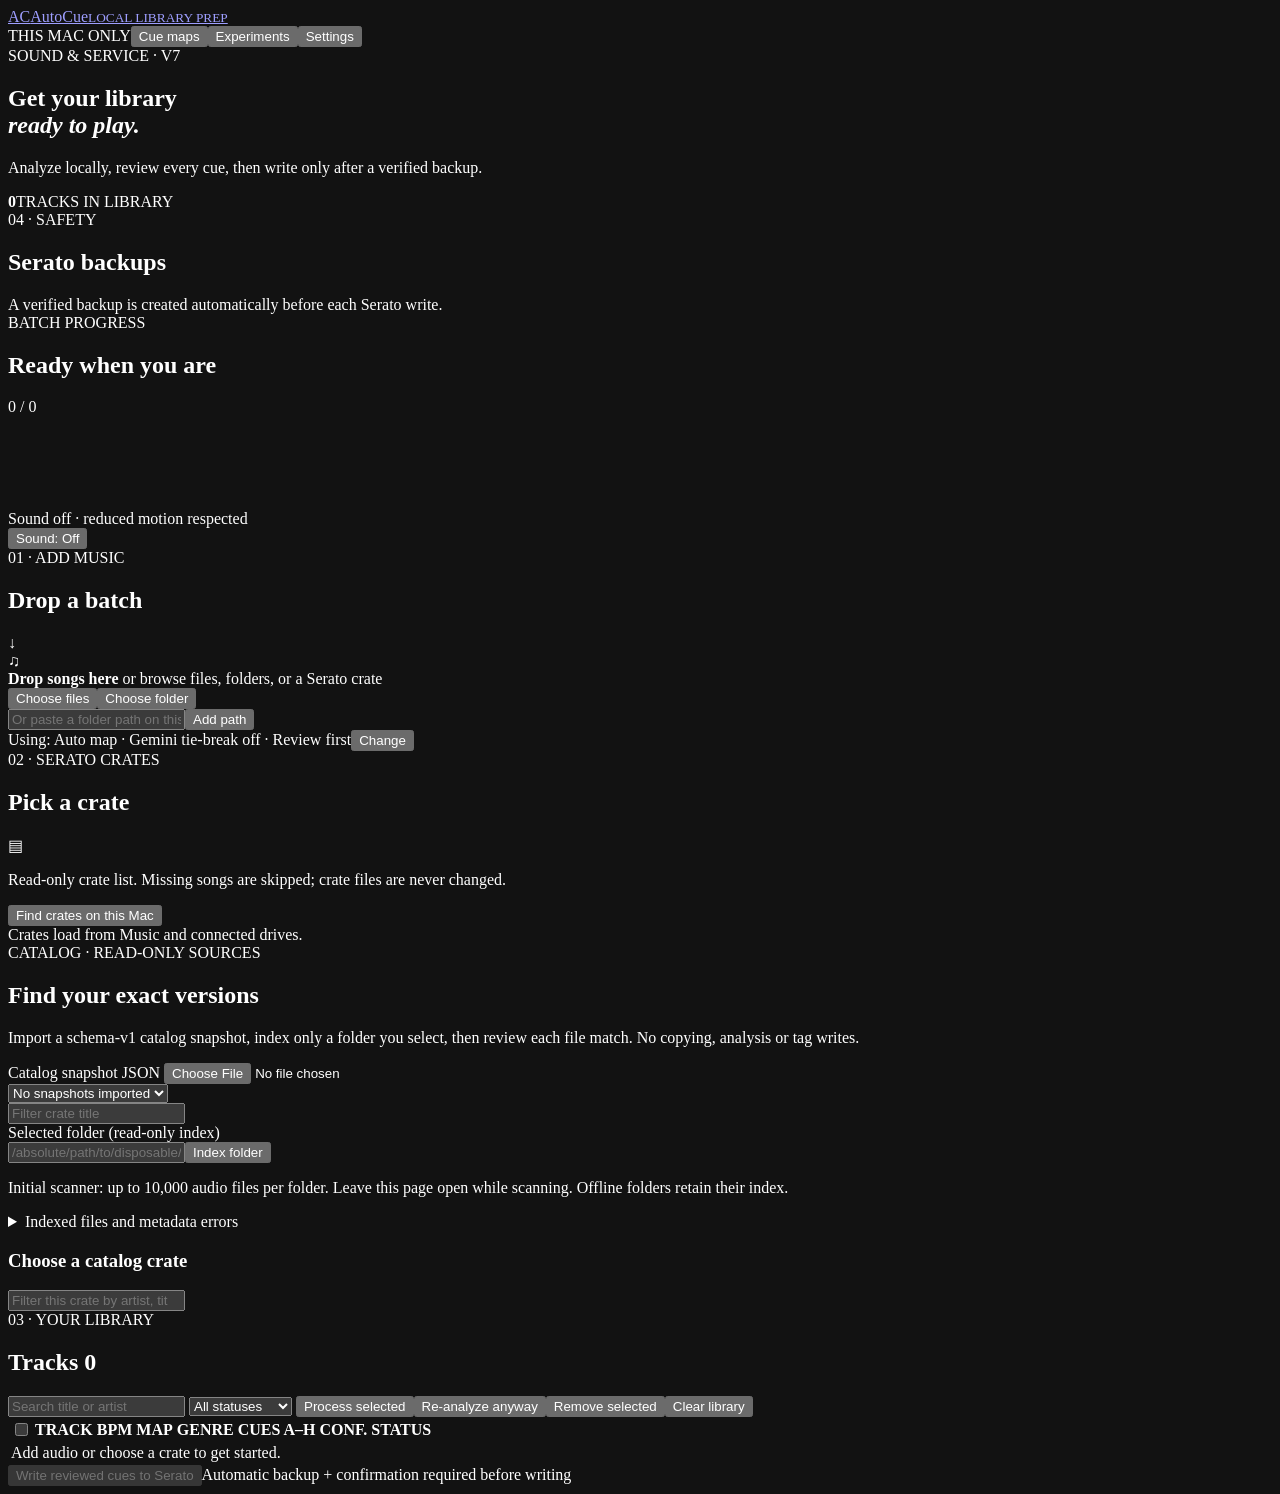
==== web/index.html @ f8875c6e "Add catalog snapshots and reviewed local file matching Preserve imported source identities and order" ====
<!doctype html>
<html lang="en">
<head>
  <meta charset="utf-8">
  <meta name="viewport" content="width=device-width, initial-scale=1">
  <meta name="color-scheme" content="dark">
  <title>AutoCue · Local library prep</title>
  <link rel="stylesheet" href="/style.css">
</head>
<body>
  <header class="topbar">
    <a class="brand" href="/"><span class="brand-mark">AC</span><span>AutoCue<small>LOCAL LIBRARY PREP</small></span></a>
    <div class="top-actions"><span class="local-badge"><i></i> THIS MAC ONLY</span><button id="cue-maps-open" class="quiet">Cue maps</button><button id="experiments-open" class="quiet">Experiments</button><button id="settings-open" class="quiet">Settings</button></div>
  </header>
  <main>
    <section class="hero">
      <div><div class="eyebrow">SOUND &amp; SERVICE · V7</div><h1>Get your library<br><em>ready to play.</em></h1>
        <p>Analyze locally, review every cue, then write only after a verified backup.</p></div>
      <div class="hero-stat"><strong id="library-count">0</strong><span>TRACKS IN LIBRARY</span></div>
    </section>
    <section class="backups-section">
      <div class="library-head"><div><span class="eyebrow">04 · SAFETY</span><h2>Serato backups</h2></div></div>
      <div id="backup-list" class="backup-list"><div class="empty-state">A verified backup is created automatically before each Serato write.</div></div>
    </section>

    <section class="stage">
      <div class="stage-head"><div><span class="eyebrow">BATCH PROGRESS</span><h2 id="batch-title">Ready when you are</h2></div><span id="batch-count">0 / 0</span></div>
      <canvas id="runner" height="72" aria-label="Batch progress animation"></canvas>
      <div id="live" class="live" hidden>
        <div class="live-head"><strong id="live-name"></strong><span id="live-detail"></span></div>
        <canvas id="live-wave" height="90" aria-label="Live waveform"></canvas>
        <div id="live-chips" class="chips"></div>
      </div>
      <div class="progress-track"><canvas id="progress-fill" height="3" aria-hidden="true"></canvas></div>
      <div class="stage-foot"><span id="batch-message">Sound off · reduced motion respected</span><div class="stage-controls"><button id="job-pause" class="quiet" hidden>Pause</button><button id="job-resume" class="quiet" hidden>Resume</button><button id="job-cancel" class="quiet" hidden>Cancel</button><button id="sound-toggle" class="quiet">Sound: Off</button></div></div>
      <div id="victory" class="victory" hidden><div class="victory-star">✦</div><div><strong id="victory-title">Batch complete</strong><span id="victory-summary"></span></div><button id="start-review" class="button primary">Start review</button></div>
    </section>

    <div class="columns">
      <section class="import-card">
        <div class="section-title"><div><span class="eyebrow">01 · ADD MUSIC</span><h2>Drop a batch</h2></div><span class="round-icon">↓</span></div>
        <div id="dropzone" class="dropzone" tabindex="0">
          <div class="drop-graphic">♫</div><strong>Drop songs here</strong>
          <span>or browse files, folders, or a Serato crate</span>
          <div class="drop-buttons"><button id="browse-files" class="button secondary">Choose files</button><button id="browse-folder" class="button secondary">Choose folder</button></div>
          <input id="file-picker" type="file" accept="audio/*,.crate" multiple hidden>
          <input id="folder-picker" type="file" accept="audio/*" webkitdirectory directory multiple hidden>
        </div>
        <div class="path-row"><input id="path-input" type="text" placeholder="Or paste a folder path on this Mac"><button id="path-add" class="button secondary">Add path</button></div>
        <div class="using-row"><span id="using-settings">Using: Auto map · Gemini tie-break off · Review first</span><button id="settings-inline" class="quiet">Change</button></div>
        <div id="import-message" class="notice" role="status"></div>
      </section>

      <section class="crate-card">
        <div class="section-title"><div><span class="eyebrow">02 · SERATO CRATES</span><h2>Pick a crate</h2></div><span class="round-icon">▤</span></div>
        <p class="muted">Read-only crate list. Missing songs are skipped; crate files are never changed.</p>
        <button id="crates-refresh" class="button secondary wide">Find crates on this Mac</button>
        <div id="crate-list" class="crate-list"><div class="empty-state">Crates load from Music and connected drives.</div></div>
      </section>
    </div>

    <section id="catalog-section" class="library-section">
      <div class="library-head"><div><span class="eyebrow">CATALOG · READ-ONLY SOURCES</span><h2>Find your exact versions</h2></div></div>
      <p class="muted">Import a schema-v1 catalog snapshot, index only a folder you select, then review each file match. No copying, analysis or tag writes.</p>
      <div class="columns">
        <div class="import-card">
          <label for="catalog-upload">Catalog snapshot JSON</label>
          <input id="catalog-upload" type="file" accept=".json,application/json">
          <div class="path-row"><select id="catalog-snapshot" aria-label="Catalog snapshot"><option value="">No snapshots imported</option></select></div>
          <div class="path-row"><input id="catalog-search" type="search" placeholder="Filter crate title" aria-label="Filter catalog crates"></div>
          <div id="catalog-crates" class="crate-list"></div>
        </div>
        <div class="crate-card">
          <label for="catalog-folder">Selected folder (read-only index)</label>
          <div class="path-row"><input id="catalog-folder" placeholder="/absolute/path/to/disposable/music"><button id="catalog-scan" class="button secondary">Index folder</button></div>
          <p class="muted">Initial scanner: up to 10,000 audio files per folder. Leave this page open while scanning. Offline folders retain their index.</p>
          <div id="catalog-roots" class="crate-list"></div>
          <details><summary>Indexed files and metadata errors</summary><button id="catalog-files-refresh" class="quiet">Refresh file list</button><div id="catalog-files" class="crate-list"></div><button id="catalog-files-more" class="quiet" hidden>Next page</button></details>
        </div>
      </div>
      <div id="catalog-status" class="notice" role="status" aria-live="polite"></div>
      <div id="catalog-pending" class="catalog-pending" hidden>
        <strong>Unacknowledged match decision retained on this browser.</strong>
        <button id="catalog-retry" class="button secondary">Retry exact request</button>
        <button id="catalog-download" class="button secondary">Download pending decision</button>
        <button id="catalog-discard" class="quiet">Discard pending request</button>
      </div>
      <h3 id="catalog-crate-title">Choose a catalog crate</h3>
      <div class="path-row"><input id="catalog-song-search" type="search" aria-label="Filter songs in this crate" placeholder="Filter this crate by artist, title or version"></div>
      <div id="catalog-songs"></div>
    </section>

    <section class="library-section">
      <div class="library-head"><div><span class="eyebrow">03 · YOUR LIBRARY</span><h2>Tracks <span id="visible-count">0</span></h2></div>
        <div class="filters"><input id="search" type="search" placeholder="Search title or artist">
          <select id="status-filter"><option value="">All statuses</option><option>Original</option><option>Cues ready</option><option>Needs a look</option><option>In Serato</option><option>Edited by you</option></select>
          <button id="process-selected" class="button primary">Process selected</button><button id="reanalyze-selected" class="button secondary">Re-analyze anyway</button><button id="remove-selected" class="button secondary" title="Removes tracks, cue reviews, and event labels from this app only; original files are untouched">Remove selected</button><button id="clear-library" class="button secondary" title="Removes every track and its local review data; original files are untouched">Clear library</button>
        </div>
      </div>
      <div class="table-wrap"><table><thead><tr><th><input id="select-all" type="checkbox" aria-label="Select all"></th><th>TRACK</th><th>BPM</th><th>MAP</th><th>GENRE</th><th>CUES A–H</th><th>CONF.</th><th>STATUS</th><th></th></tr></thead>
        <tbody id="track-rows"><tr><td colspan="9" class="empty-state">Add audio or choose a crate to get started.</td></tr></tbody></table></div>
      <div class="library-actions"><button id="write-reviewed" class="button write-button" disabled>Write reviewed cues to Serato</button><span>Automatic backup + confirmation required before writing</span></div>
    </section>
  </main>
  <div id="toast" class="toast" role="status"></div>
  <dialog id="review-dialog" class="review-dialog">
    <div class="dialog-head"><div><span class="eyebrow">CUE REVIEW</span><h2 id="review-title"></h2></div><button class="icon-button" data-close aria-label="Close">×</button></div>
    <div class="map-pick"><label>Cue map <select id="map-select"><option value="AUTO">Auto</option><option value="DROP">Drop (EDM)</option><option value="VOCAL">Vocal (chorus)</option></select></label><span id="map-reason" class="muted"></span></div>
    <div id="gemini-note" class="muted" hidden></div>
    <div id="outro-note" class="muted"></div>
    <div class="wave-wrap">
      <div class="wave-toolbar">
        <button id="wave-zoom-out" class="button secondary" title="Zoom out (−)">−</button><button id="wave-zoom-in" class="button secondary" title="Zoom in (+)">+</button>
        <button id="wave-fit" class="button secondary" title="Show the whole track (0)">Fit</button><button id="wave-zoom-bars" class="button secondary" title="16 bars around the playhead">16 bars</button>
        <button id="wave-zoom-cue" class="button secondary" title="Zoom to the selected cue">To cue</button>
        <button id="wave-undo" class="button secondary" title="Undo (⌘Z)" disabled>↶</button><button id="wave-redo" class="button secondary" title="Redo (⇧⌘Z)" disabled>↷</button>
        <label><input type="checkbox" id="wave-follow" checked> Follow playhead</label><label><input type="checkbox" id="wave-audition" checked> Audition edits</label>
        <span id="wave-readout" class="muted"></span>
      </div>
      <canvas id="waveform" height="240"></canvas><canvas id="wave-mini" height="36" aria-label="Track overview"></canvas>
      <div id="wave-legend" class="wave-legend"></div>
      <div class="wave-help muted">Scroll to zoom · drag to pan · click to seek · drag a marker to move it (snaps to bars; Shift = beat, Alt = free) · Space play · [ ] nudge a beat (Shift = bar) · 1–8 jump to cue · P play cue · C set cue at playhead · ⌘Z undo</div>
    </div>
    <section class="variant-panel" id="variant-panel" hidden>
      <div class="variant-head"><strong>Algorithm variants</strong><span class="muted">Where each experiment would put the cues. Toggle lanes; click a time to use it.</span></div>
      <div class="variant-chips" id="variant-chips"></div>
      <canvas id="variant-lanes" height="10"></canvas>
      <div class="variant-table-wrap"><table class="variant-table" id="variant-table"></table></div>
    </section>
    <div class="audio-controls"><audio id="preview-audio" controls></audio><button id="finder-button" class="button secondary">Show in Finder</button></div>
    <section class="event-label-panel" aria-labelledby="event-label-heading">
      <div class="event-label-heading">
        <div><h3 id="event-label-heading">Human event labels</h3><p class="muted">Label what you hear at the playhead. These research labels are separate from cue edits and imported markers. Complete means the full track was reviewed; uncertain and skipped are never negative labels.</p></div>
        <a class="button secondary" href="/api/event-reviews/export" download="autocue-event-labels.json">Export labels</a>
      </div>
      <div class="event-label-controls">
        <label>Event
          <select id="event-label-type">
            <option value="drop">Drop</option><option value="build">Build</option>
            <option value="breakdown">Breakdown</option><option value="chorus">Chorus</option>
            <option value="other">Other</option>
          </select>
        </label>
        <label>Certainty
          <select id="event-label-certainty"><option value="certain">Certain</option><option value="uncertain">Uncertain</option></select>
        </label>
        <label class="event-label-note">Note <input id="event-label-note" maxlength="500" placeholder="Optional detail"></label>
        <button id="add-event-label" class="button primary">Add at playhead</button>
      </div>
      <div id="event-label-list" class="event-label-list"></div>
      <div class="event-review-controls">
        <label>Track review state
          <select id="event-review-state">
            <option value="pending">Not reviewed</option><option value="in_progress">In progress</option>
            <option value="complete">Complete</option><option value="uncertain">Uncertain</option>
            <option value="skipped">Skip this track</option>
          </select>
        </label>
        <label class="event-label-note">Review note <input id="event-review-note" maxlength="500" placeholder="Optional context"></label>
        <button id="save-event-review" class="button secondary">Save state</button>
        <span id="event-review-status" class="muted" role="status">Loading annotations…</span>
      </div>
    </section>
    <div class="cue-edit-list" id="cue-edit-list"></div>
    <div class="review-actions"><span id="review-state" class="muted" role="status" aria-live="polite">Edits stay local until you save.</span><button id="download-review-draft" class="button secondary">Download draft</button><button id="prev-track" class="button secondary" title="Previous track">‹ Prev</button><button id="next-track" class="button secondary" title="Next track (checks for unsaved edits)">Next ›</button><button id="save-next" class="button secondary" title="Save this review, then open the next track">Save &amp; next</button><button id="save-cues" class="button primary">Save review</button></div>
  </dialog>
  <dialog id="unsaved-review-dialog" class="settings-dialog" aria-labelledby="unsaved-review-title">
    <div class="dialog-head"><h2 id="unsaved-review-title">Unsaved cue edits</h2></div>
    <p class="muted">Save this review before leaving, discard these changes, or keep editing.</p>
    <div class="dialog-foot"><button class="button secondary" data-review-leave="cancel" autofocus>Keep editing</button><button class="button secondary" data-review-leave="discard">Discard changes</button><button class="button primary" data-review-leave="save">Save and continue</button></div>
  </dialog>
  <dialog id="settings-dialog" class="settings-dialog">
    <div class="dialog-head"><div><span class="eyebrow">PREFERENCES</span><h2>Batch settings</h2></div><button class="icon-button" data-close aria-label="Close">×</button></div>
    <label class="setting-row"><span><strong>Gemini tie-break</strong><small>For uncertain plans only. Sends cue/grid numbers, compact energy summaries, genre, artist and title (never audio) to Google. Local lifetime budget defaults to $3; not a provider-enforced billing cap.</small></span><input id="gemini-toggle" type="checkbox"></label>
    <p id="gemini-status" class="muted" role="status"></p>
    <label class="setting-row"><span><strong>Review strictness</strong><small>Lower confidence cues are marked for review.</small></span><select id="strictness"><option value="relaxed">Relaxed</option><option value="standard">Standard</option><option value="strict">Strict</option></select></label>
    <div class="dialog-foot"><span>Serato writes always require backup and a separate confirmation.</span><button id="settings-save" class="button primary">Save settings</button></div>
  </dialog>
  <dialog id="experiments-dialog" class="experiments-dialog">
    <div class="dialog-head"><div><span class="eyebrow">ALGORITHM LAB</span><h2>What is working?</h2></div><button class="icon-button" data-close aria-label="Close">×</button></div>
    <p class="cue-map-intro">Every analysis runs the baseline plus the experiments you switch on, and keeps all their cues. Review your songs as usual: your saved cues are the answer key. Newly switched-on experiments apply to songs you analyze or re-analyze next.</p>
    <div class="experiment-list" id="experiment-list"></div>
    <div class="experiment-report" id="experiment-report"></div>
    <div class="dialog-foot"><a id="experiment-export" class="button secondary" href="/api/experiments/export" download="autocue-experiments.json">Export all data</a><button id="experiments-save" class="button primary">Save experiment choices</button></div>
  </dialog>
  <dialog id="cue-map-dialog" class="cue-map-dialog">
    <div class="dialog-head"><div><span class="eyebrow">YOUR WORKFLOW · CUE MAPS</span><h2>Make every cue yours.</h2></div><button class="icon-button" data-close aria-label="Close">×</button></div>
    <p class="cue-map-intro">Choose what each pad finds, what it says, and its Serato color. These defaults apply to new analyses; existing tracks change only when re-analyzed.</p>
    <div class="cue-map-toolbar">
      <div class="map-tabs" role="tablist" aria-label="Cue map">
        <button class="map-tab active" data-map-tab="VOCAL" role="tab" aria-selected="true">Chorus &amp; vocals</button>
        <button class="map-tab" data-map-tab="DROP" role="tab" aria-selected="false">Electronic &amp; drops</button>
      </div>
      <label class="map-mode">Choose automatically
        <select id="cue-map-mode" aria-label="Cue map selection">
          <option value="AUTO">Auto-select map</option><option value="VOCAL">Always use vocal map</option><option value="DROP">Always use electronic map</option>
        </select>
      </label>
    </div>
    <div id="cue-map-summary" class="cue-map-summary"></div>
    <div class="cue-map-toolbar">
      <label>Intro lengths (beats)<input id="mix-intro" type="text" placeholder="32, 16, 8, 4"></label>
      <label>GO lengths before outro (beats)<input id="mix-go" type="text" placeholder="32, 16, 8, 4"></label>
      <label>EXIT mix lengths after outro begins (beats)<input id="mix-exit" type="text" placeholder="32, 16, 8, 4"></label>
    </div>
    <label class="cue-enabled"><input id="mix-end-fallback" type="checkbox"> If no vocal-free outro fits, place GO before song end and EXIT at song end</label>
    <p class="field-hint">Both maps use these preferences, largest first. Use multiples of 4 beats (4 beats = 1 bar). Normally EXIT begins after the final detected vocal, including later vocal returns. With the end-of-song fallback, GO may contain vocals and EXIT-END has no mix time afterward. Missing vocal analysis is flagged as unverified. A mix window is not necessarily the full length to the end of the file.</p>
    <div id="cue-map-rows" class="cue-map-rows"></div>
    <div class="serato-color-note"><span class="serato-color-sample"></span><span><strong>Serato colors, matched.</strong> Palette swatches show the Pro/Lite appearance; saved metadata uses Serato’s corresponding RGB value.</span></div>
    <div class="cue-map-footer">
      <button id="cue-map-defaults" class="quiet">Restore defaults</button><button id="cue-map-copy" class="quiet">Copy this map to the other tab</button>
      <span class="spacer"></span><button id="cue-map-cancel" class="button secondary">Cancel</button><button id="cue-map-save" class="button primary">Save cue maps</button>
    </div>
  </dialog>
  <dialog id="crate-dialog" class="settings-dialog">
    <div class="dialog-head"><div><span class="eyebrow">READ-ONLY SERATO CRATE</span><h2 id="crate-title"></h2></div><button class="icon-button" data-close aria-label="Close">×</button></div>
    <div class="crate-song-actions"><label><input id="crate-select-all" type="checkbox" checked> Select all available</label><span id="crate-song-count"></span></div>
    <div id="crate-songs" class="crate-songs"></div>
    <div class="dialog-foot"><span>Missing files are disabled and will be skipped.</span><button id="process-crate" class="button primary">Process selected songs</button></div>
  </dialog>
  <script src="/timing.js"></script>
  <script src="/review-state.js"></script>
  <script src="/app.js"></script>
  <script src="/catalog-state.js"></script>
  <script src="/catalog.js"></script>
</body>
</html>
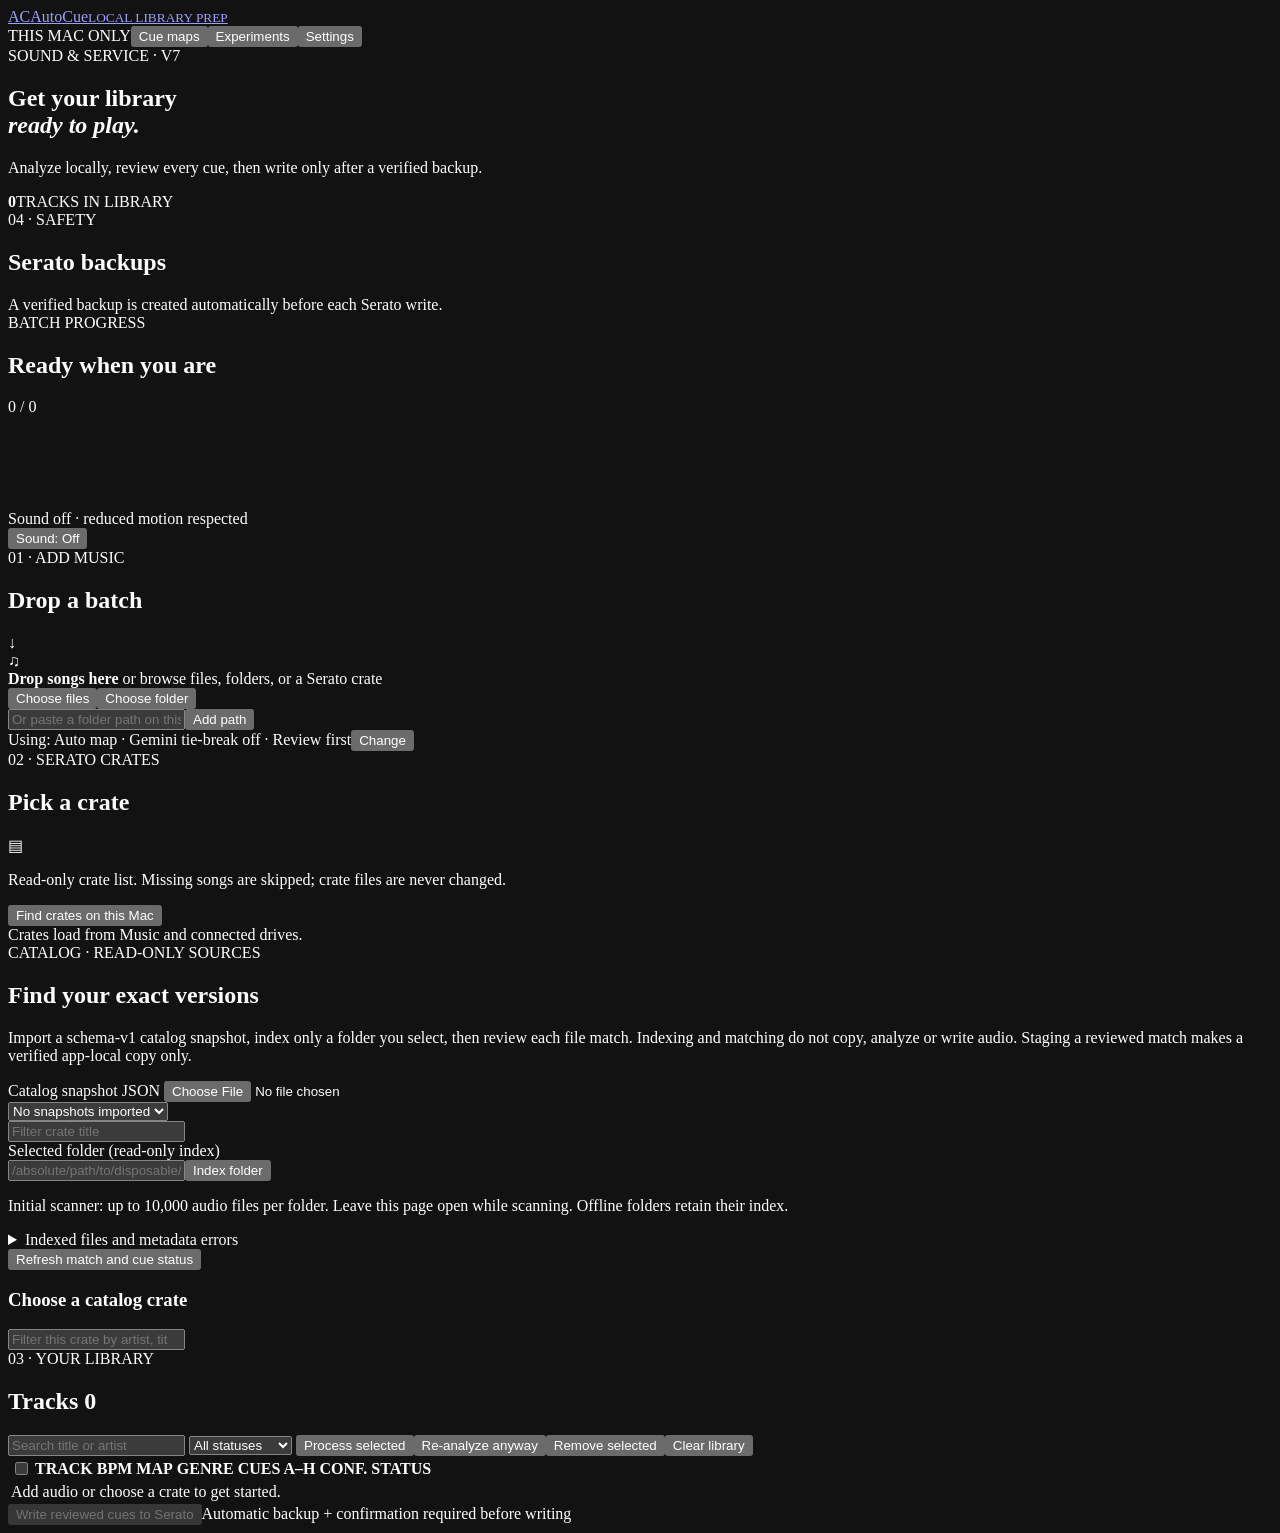
==== commit 305c05cc: "Bridge reviewed catalog matches into cue preparation Stage accepted file hashes with transactional p" ====
--- a/web/index.html
+++ b/web/index.html
@@ -61,7 +61,7 @@
 
     <section id="catalog-section" class="library-section">
       <div class="library-head"><div><span class="eyebrow">CATALOG · READ-ONLY SOURCES</span><h2>Find your exact versions</h2></div></div>
-      <p class="muted">Import a schema-v1 catalog snapshot, index only a folder you select, then review each file match. No copying, analysis or tag writes.</p>
+      <p class="muted">Import a schema-v1 catalog snapshot, index only a folder you select, then review each file match. Indexing and matching do not copy, analyze or write audio. Staging a reviewed match makes a verified app-local copy only.</p>
       <div class="columns">
         <div class="import-card">
           <label for="catalog-upload">Catalog snapshot JSON</label>
@@ -85,6 +85,13 @@
         <button id="catalog-download" class="button secondary">Download pending decision</button>
         <button id="catalog-discard" class="quiet">Discard pending request</button>
       </div>
+      <div id="catalog-stage-pending" class="catalog-pending" hidden>
+        <strong>Unacknowledged staging request retained on this browser.</strong>
+        <button id="catalog-stage-retry" class="button secondary">Retry staging request</button>
+        <button id="catalog-stage-download" class="button secondary">Download pending staging request</button>
+        <button id="catalog-stage-discard" class="quiet">Discard staging request</button>
+      </div>
+      <button id="catalog-matches-refresh" class="quiet">Refresh match and cue status</button>
       <h3 id="catalog-crate-title">Choose a catalog crate</h3>
       <div class="path-row"><input id="catalog-song-search" type="search" aria-label="Filter songs in this crate" placeholder="Filter this crate by artist, title or version"></div>
       <div id="catalog-songs"></div>
@@ -105,6 +112,7 @@
   <div id="toast" class="toast" role="status"></div>
   <dialog id="review-dialog" class="review-dialog">
     <div class="dialog-head"><div><span class="eyebrow">CUE REVIEW</span><h2 id="review-title"></h2></div><button class="icon-button" data-close aria-label="Close">×</button></div>
+    <div id="review-origin" class="muted"></div>
     <div class="map-pick"><label>Cue map <select id="map-select"><option value="AUTO">Auto</option><option value="DROP">Drop (EDM)</option><option value="VOCAL">Vocal (chorus)</option></select></label><span id="map-reason" class="muted"></span></div>
     <div id="gemini-note" class="muted" hidden></div>
     <div id="outro-note" class="muted"></div>
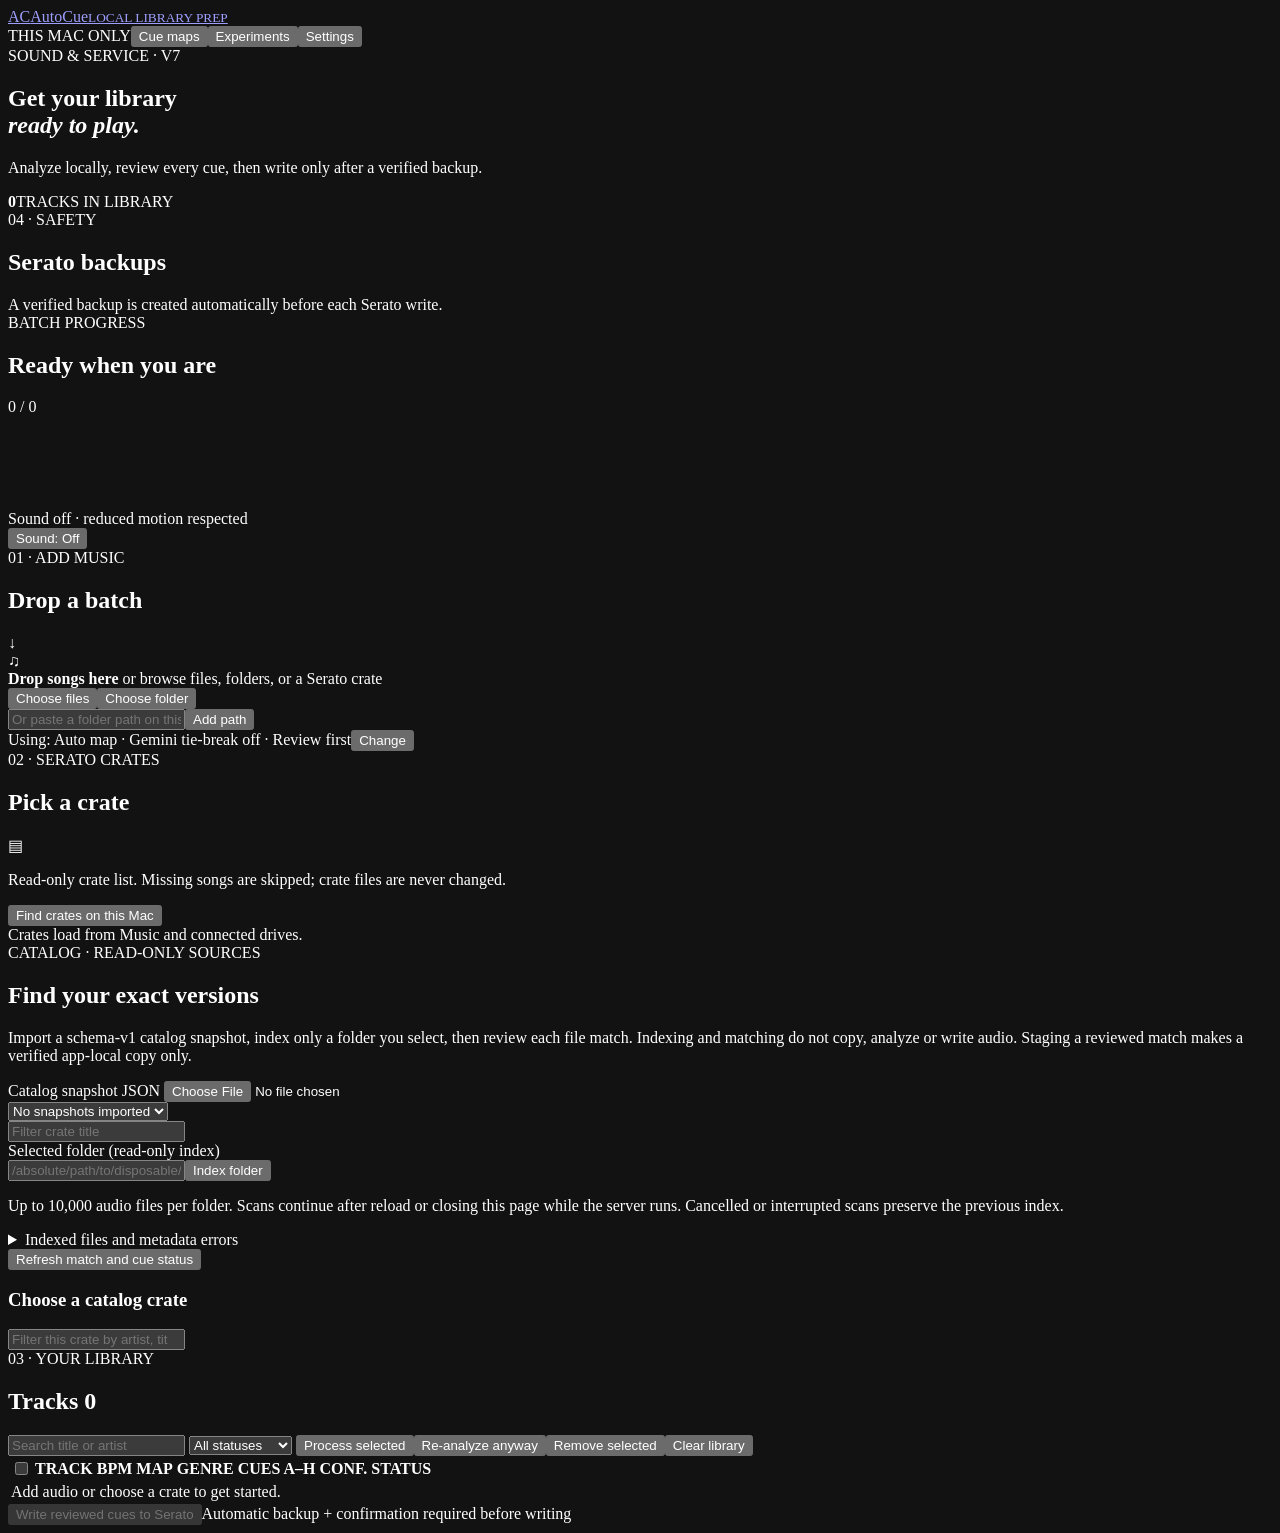
==== commit 6c284f56: "Run catalog indexing as durable cancellable jobs Persist retry-safe scan admission, progress, cancel" ====
--- a/web/index.html
+++ b/web/index.html
@@ -73,7 +73,15 @@
         <div class="crate-card">
           <label for="catalog-folder">Selected folder (read-only index)</label>
           <div class="path-row"><input id="catalog-folder" placeholder="/absolute/path/to/disposable/music"><button id="catalog-scan" class="button secondary">Index folder</button></div>
-          <p class="muted">Initial scanner: up to 10,000 audio files per folder. Leave this page open while scanning. Offline folders retain their index.</p>
+          <p class="muted">Up to 10,000 audio files per folder. Scans continue after reload or closing this page while the server runs. Cancelled or interrupted scans preserve the previous index.</p>
+          <div id="catalog-scan-status" class="notice" role="status" aria-live="polite"></div>
+          <div id="catalog-scan-pending" class="catalog-pending" hidden>
+            <strong>Unacknowledged scan request retained on this browser.</strong>
+            <button id="catalog-scan-retry" class="button secondary">Retry scan request</button>
+            <button id="catalog-scan-download" class="button secondary">Download pending scan request</button>
+            <button id="catalog-scan-discard" class="quiet">Discard scan request</button>
+          </div>
+          <div id="catalog-scans" class="crate-list" aria-label="Library scan jobs"></div>
           <div id="catalog-roots" class="crate-list"></div>
           <details><summary>Indexed files and metadata errors</summary><button id="catalog-files-refresh" class="quiet">Refresh file list</button><div id="catalog-files" class="crate-list"></div><button id="catalog-files-more" class="quiet" hidden>Next page</button></details>
         </div>
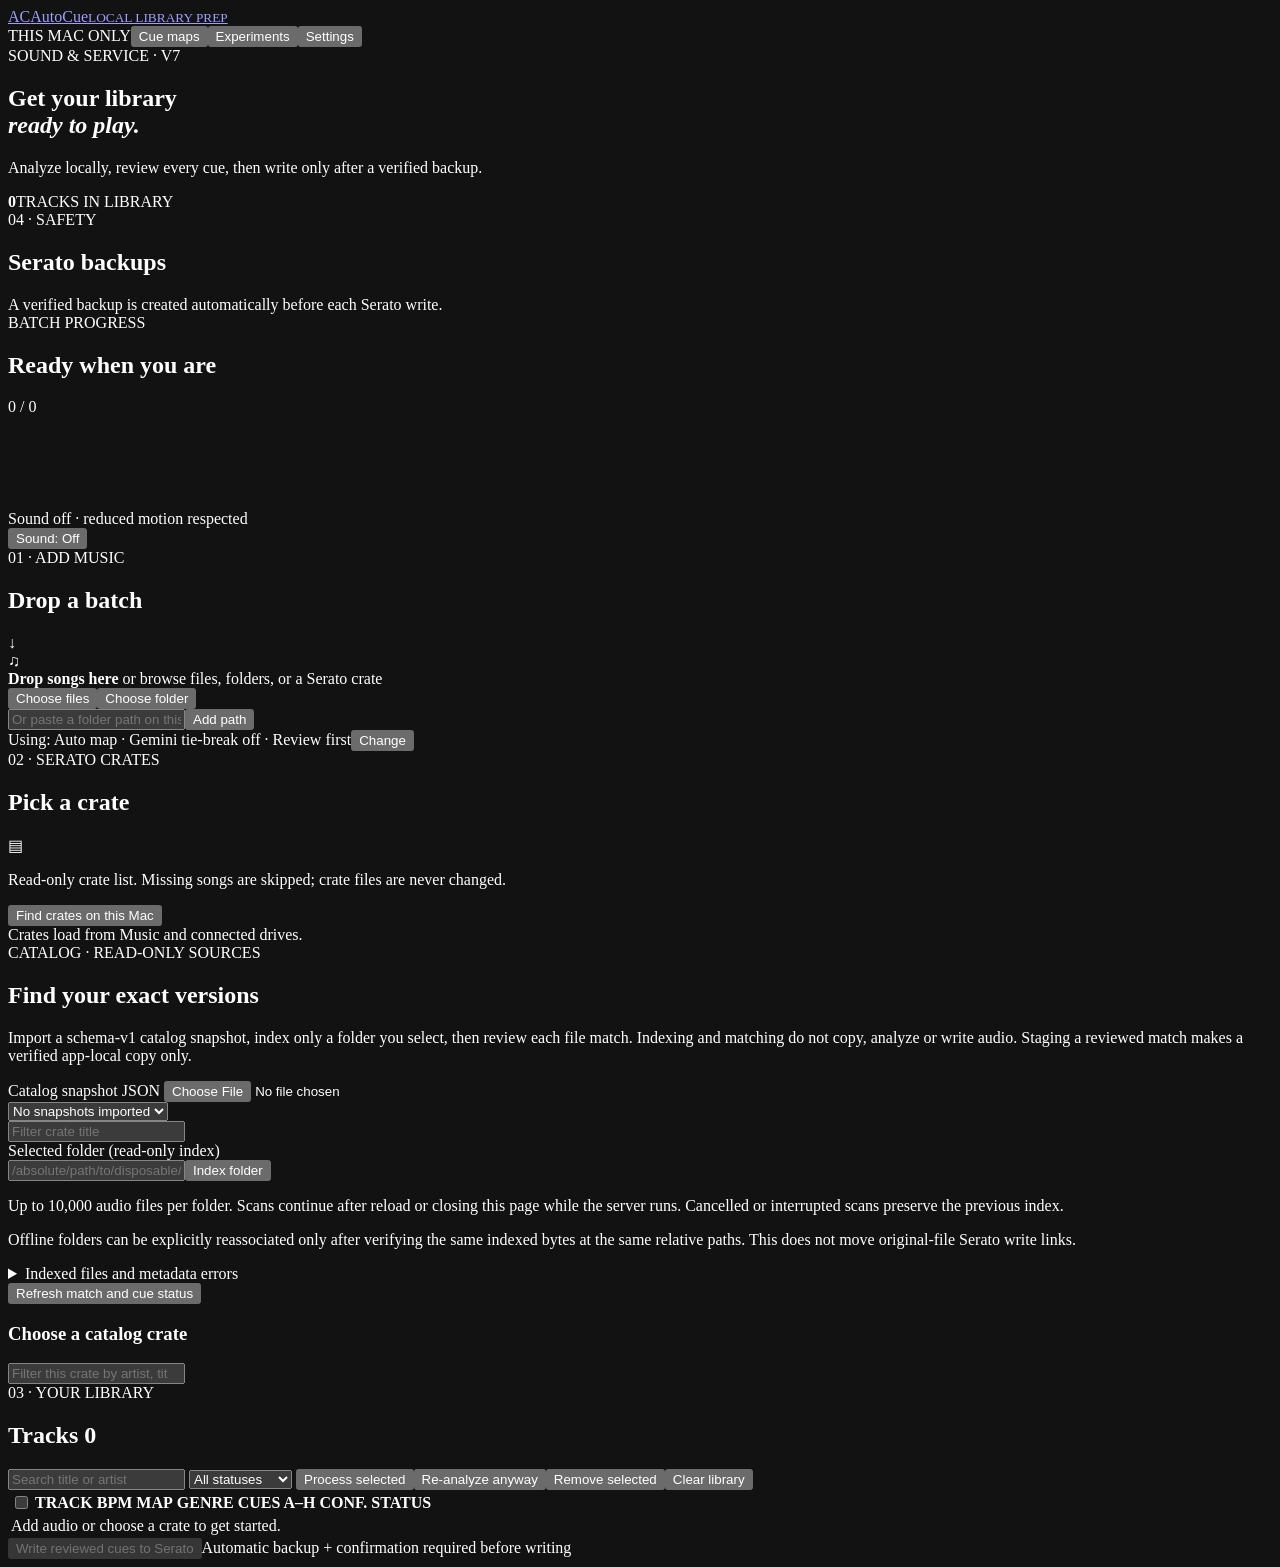
==== commit 1799b249: "Verify offline library reassociation before preserving matches Extend durable scan jobs with deliber" ====
--- a/web/index.html
+++ b/web/index.html
@@ -74,6 +74,7 @@
           <label for="catalog-folder">Selected folder (read-only index)</label>
           <div class="path-row"><input id="catalog-folder" placeholder="/absolute/path/to/disposable/music"><button id="catalog-scan" class="button secondary">Index folder</button></div>
           <p class="muted">Up to 10,000 audio files per folder. Scans continue after reload or closing this page while the server runs. Cancelled or interrupted scans preserve the previous index.</p>
+          <p class="muted">Offline folders can be explicitly reassociated only after verifying the same indexed bytes at the same relative paths. This does not move original-file Serato write links.</p>
           <div id="catalog-scan-status" class="notice" role="status" aria-live="polite"></div>
           <div id="catalog-scan-pending" class="catalog-pending" hidden>
             <strong>Unacknowledged scan request retained on this browser.</strong>
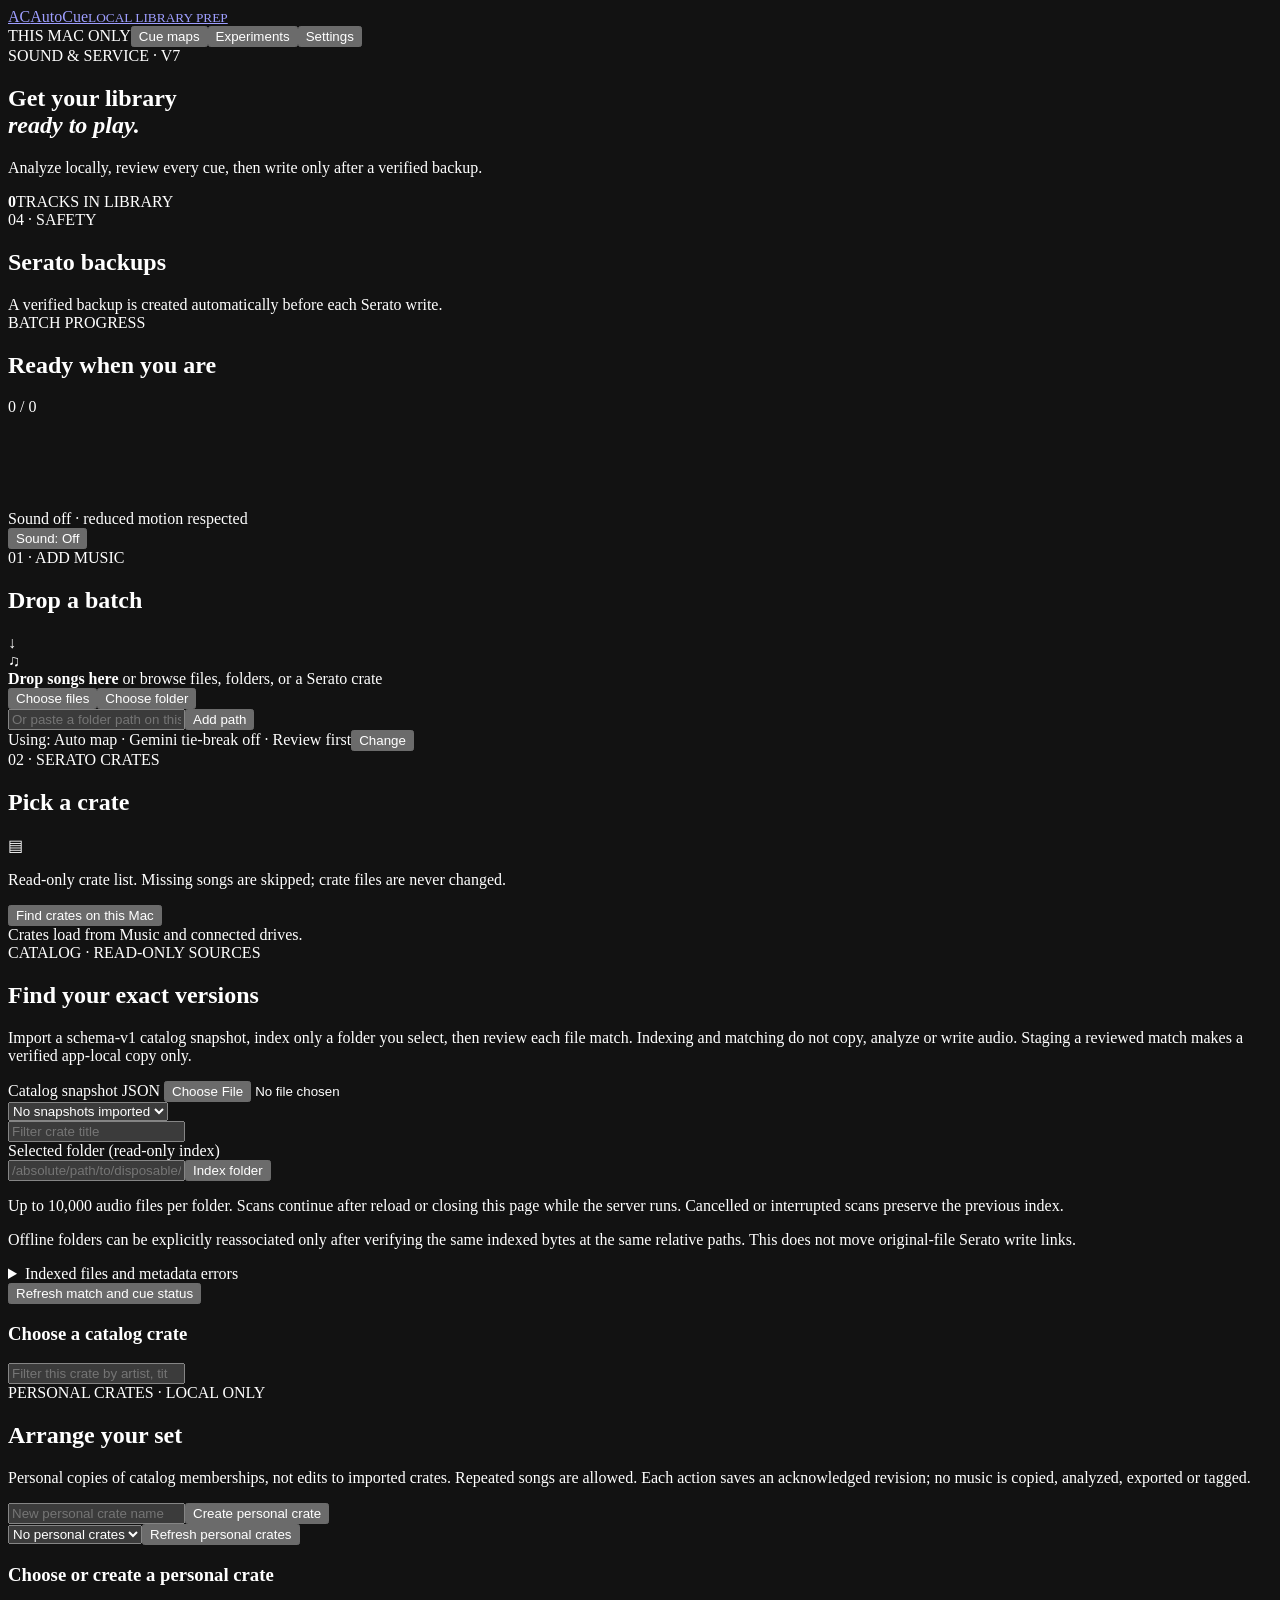
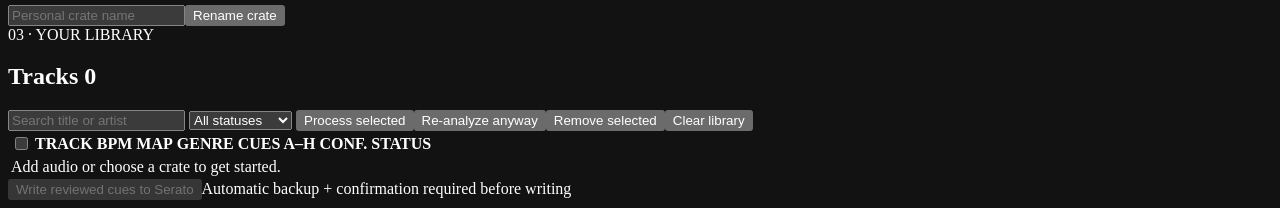
==== commit 76dc1e03: "Add revisioned personal crates with durable ordered edits Create and rename personal crates, add cat" ====
--- a/web/index.html
+++ b/web/index.html
@@ -106,6 +106,23 @@
       <div id="catalog-songs"></div>
     </section>
 
+    <section id="personal-section" class="library-section">
+      <div class="library-head"><div><span class="eyebrow">PERSONAL CRATES · LOCAL ONLY</span><h2>Arrange your set</h2></div></div>
+      <p class="muted">Personal copies of catalog memberships, not edits to imported crates. Repeated songs are allowed. Each action saves an acknowledged revision; no music is copied, analyzed, exported or tagged.</p>
+      <div class="path-row"><input id="personal-new-name" aria-label="New personal crate name" placeholder="New personal crate name"><button id="personal-create" class="button secondary">Create personal crate</button></div>
+      <div class="path-row"><select id="personal-select" aria-label="Personal crate"><option value="">No personal crates</option></select><button id="personal-refresh" class="quiet">Refresh personal crates</button></div>
+      <div id="personal-status" class="notice" role="status" aria-live="polite"></div>
+      <div id="personal-pending" class="catalog-pending" hidden>
+        <strong>Unacknowledged personal crate change retained on this browser.</strong>
+        <button id="personal-retry" class="button secondary">Retry crate save</button>
+        <button id="personal-download" class="button secondary">Download pending crate change</button>
+        <button id="personal-discard" class="quiet">Discard crate retry request</button>
+      </div>
+      <h3 id="personal-title">Choose or create a personal crate</h3>
+      <div class="path-row"><input id="personal-name" aria-label="Rename personal crate" placeholder="Personal crate name"><button id="personal-rename" class="button secondary">Rename crate</button></div>
+      <div id="personal-entries"></div>
+    </section>
+
     <section class="library-section">
       <div class="library-head"><div><span class="eyebrow">03 · YOUR LIBRARY</span><h2>Tracks <span id="visible-count">0</span></h2></div>
         <div class="filters"><input id="search" type="search" placeholder="Search title or artist">
@@ -239,6 +256,7 @@
   <script src="/review-state.js"></script>
   <script src="/app.js"></script>
   <script src="/catalog-state.js"></script>
+  <script src="/personal.js"></script>
   <script src="/catalog.js"></script>
 </body>
 </html>
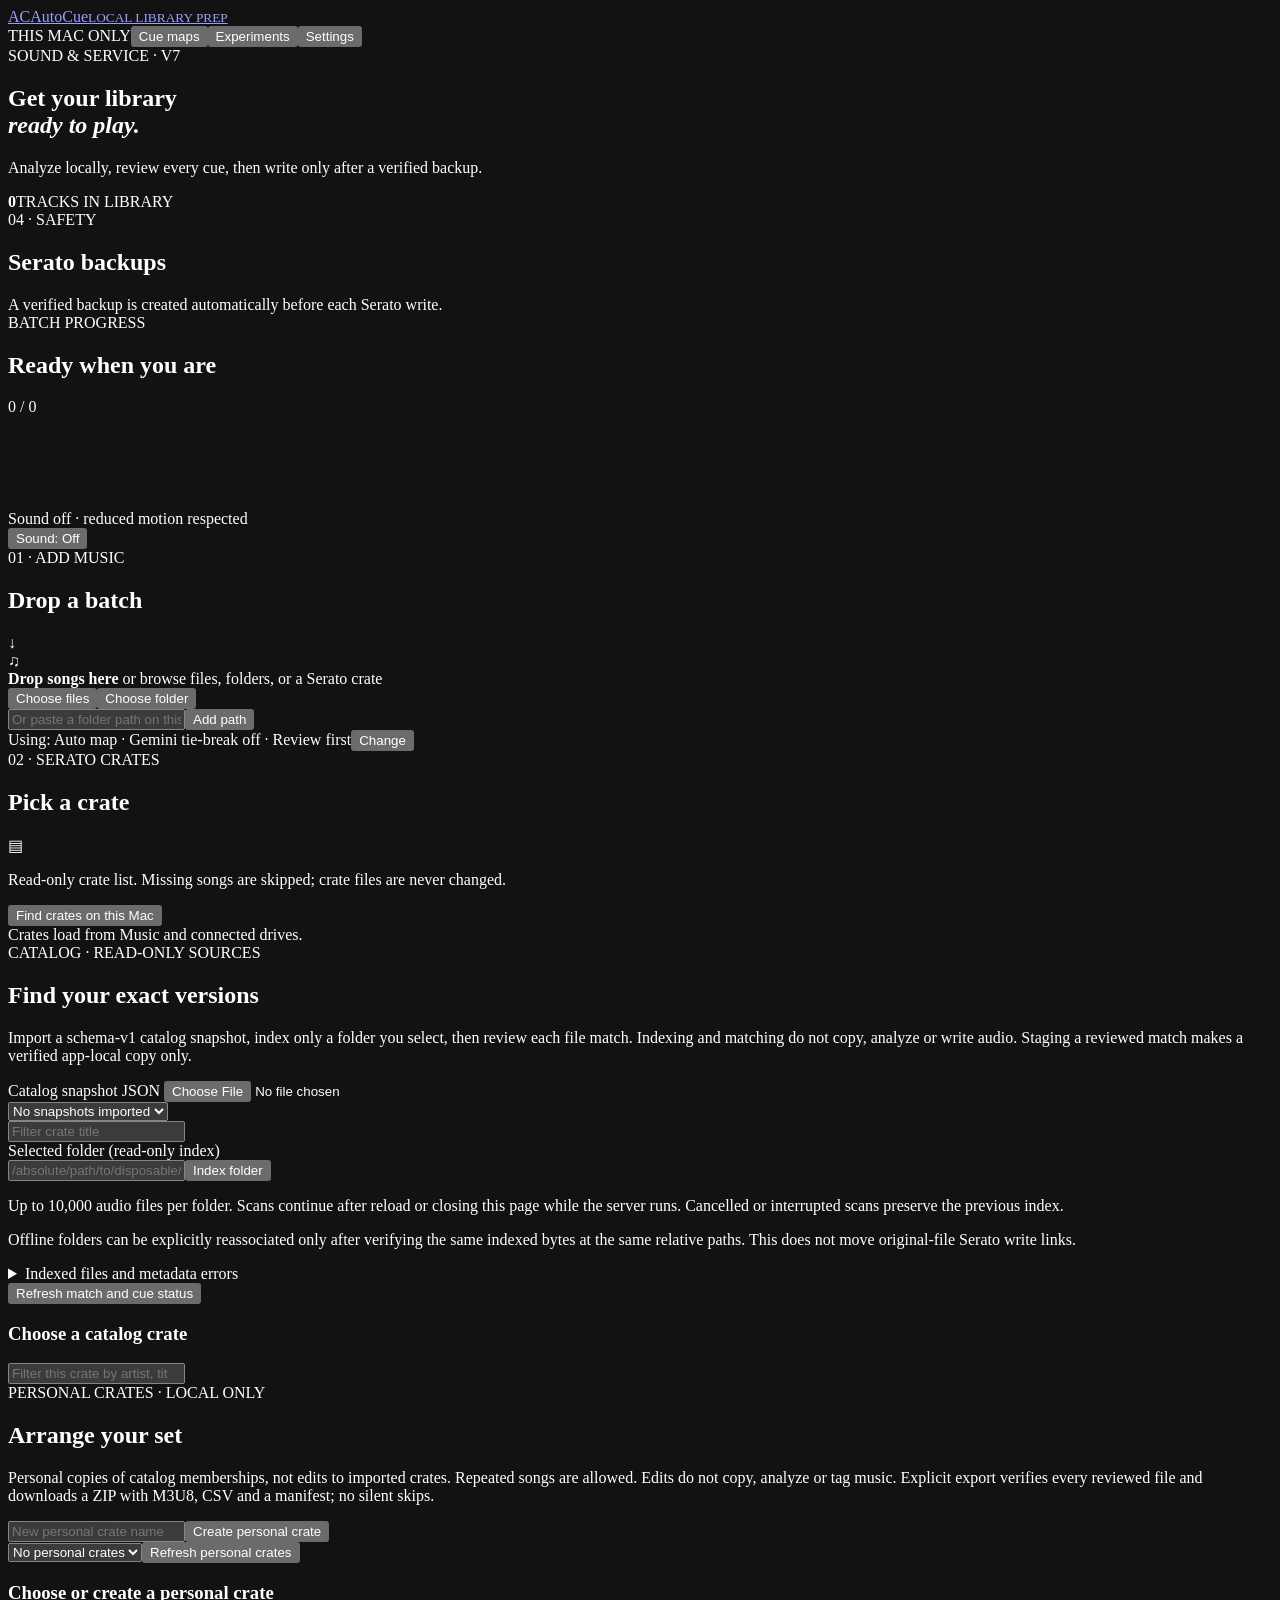
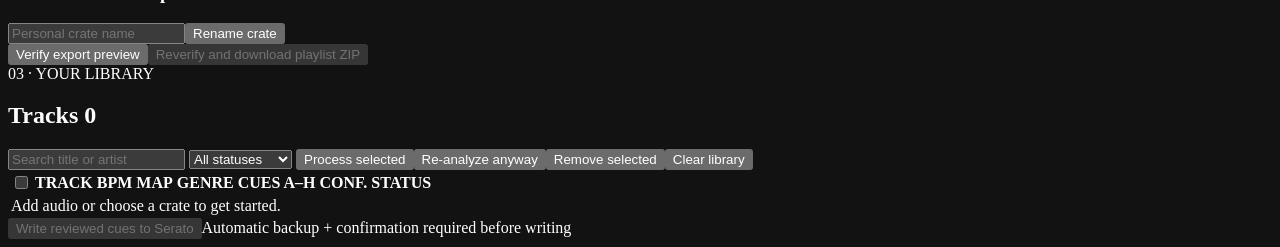
==== commit 5258e078: "Add hash-verified playlist previews and atomic export bundles Require every ordered personal-crate e" ====
--- a/web/index.html
+++ b/web/index.html
@@ -108,7 +108,7 @@
 
     <section id="personal-section" class="library-section">
       <div class="library-head"><div><span class="eyebrow">PERSONAL CRATES · LOCAL ONLY</span><h2>Arrange your set</h2></div></div>
-      <p class="muted">Personal copies of catalog memberships, not edits to imported crates. Repeated songs are allowed. Each action saves an acknowledged revision; no music is copied, analyzed, exported or tagged.</p>
+      <p class="muted">Personal copies of catalog memberships, not edits to imported crates. Repeated songs are allowed. Edits do not copy, analyze or tag music. Explicit export verifies every reviewed file and downloads a ZIP with M3U8, CSV and a manifest; no silent skips.</p>
       <div class="path-row"><input id="personal-new-name" aria-label="New personal crate name" placeholder="New personal crate name"><button id="personal-create" class="button secondary">Create personal crate</button></div>
       <div class="path-row"><select id="personal-select" aria-label="Personal crate"><option value="">No personal crates</option></select><button id="personal-refresh" class="quiet">Refresh personal crates</button></div>
       <div id="personal-status" class="notice" role="status" aria-live="polite"></div>
@@ -120,6 +120,9 @@
       </div>
       <h3 id="personal-title">Choose or create a personal crate</h3>
       <div class="path-row"><input id="personal-name" aria-label="Rename personal crate" placeholder="Personal crate name"><button id="personal-rename" class="button secondary">Rename crate</button></div>
+      <div class="path-row"><button id="personal-export-preview" class="button secondary">Verify export preview</button><button id="personal-export-download" class="button secondary" disabled>Reverify and download playlist ZIP</button></div>
+      <div id="personal-export-status" class="notice" role="status" aria-live="polite"></div>
+      <div id="personal-export-entries"></div>
       <div id="personal-entries"></div>
     </section>
 
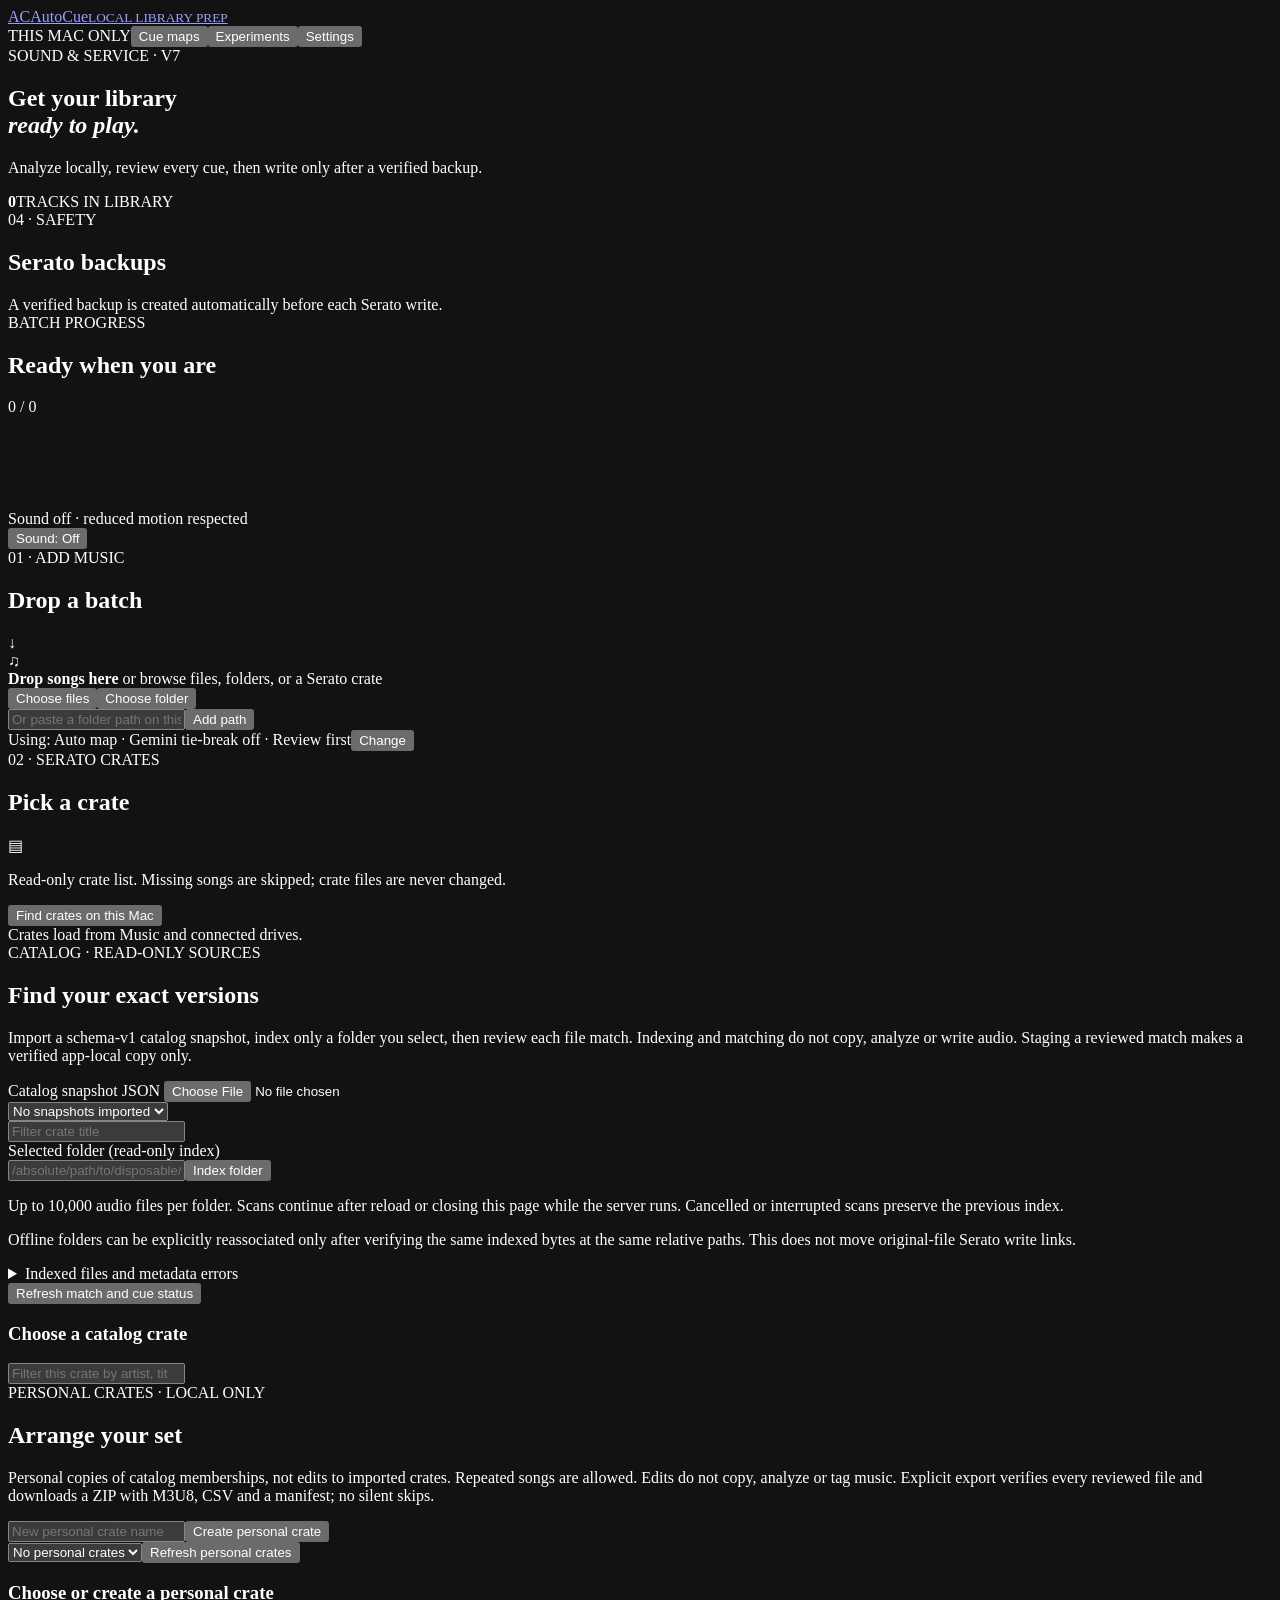
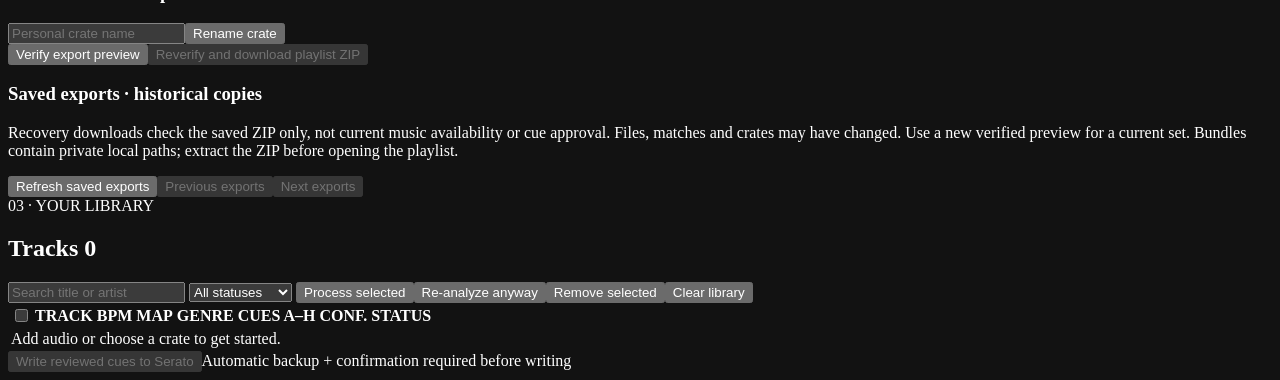
==== commit 0fa2aefb: "Add integrity-checked historical playlist download recovery Expose paged saved-export history and na" ====
--- a/web/index.html
+++ b/web/index.html
@@ -123,6 +123,11 @@
       <div class="path-row"><button id="personal-export-preview" class="button secondary">Verify export preview</button><button id="personal-export-download" class="button secondary" disabled>Reverify and download playlist ZIP</button></div>
       <div id="personal-export-status" class="notice" role="status" aria-live="polite"></div>
       <div id="personal-export-entries"></div>
+      <h3>Saved exports · historical copies</h3>
+      <p class="muted">Recovery downloads check the saved ZIP only, not current music availability or cue approval. Files, matches and crates may have changed. Use a new verified preview for a current set. Bundles contain private local paths; extract the ZIP before opening the playlist.</p>
+      <div class="path-row"><button id="personal-exports-refresh" class="quiet">Refresh saved exports</button><button id="personal-exports-previous" class="quiet" disabled>Previous exports</button><button id="personal-exports-next" class="quiet" disabled>Next exports</button></div>
+      <div id="personal-exports-status" class="notice" role="status" aria-live="polite"></div>
+      <div id="personal-exports"></div>
       <div id="personal-entries"></div>
     </section>
 
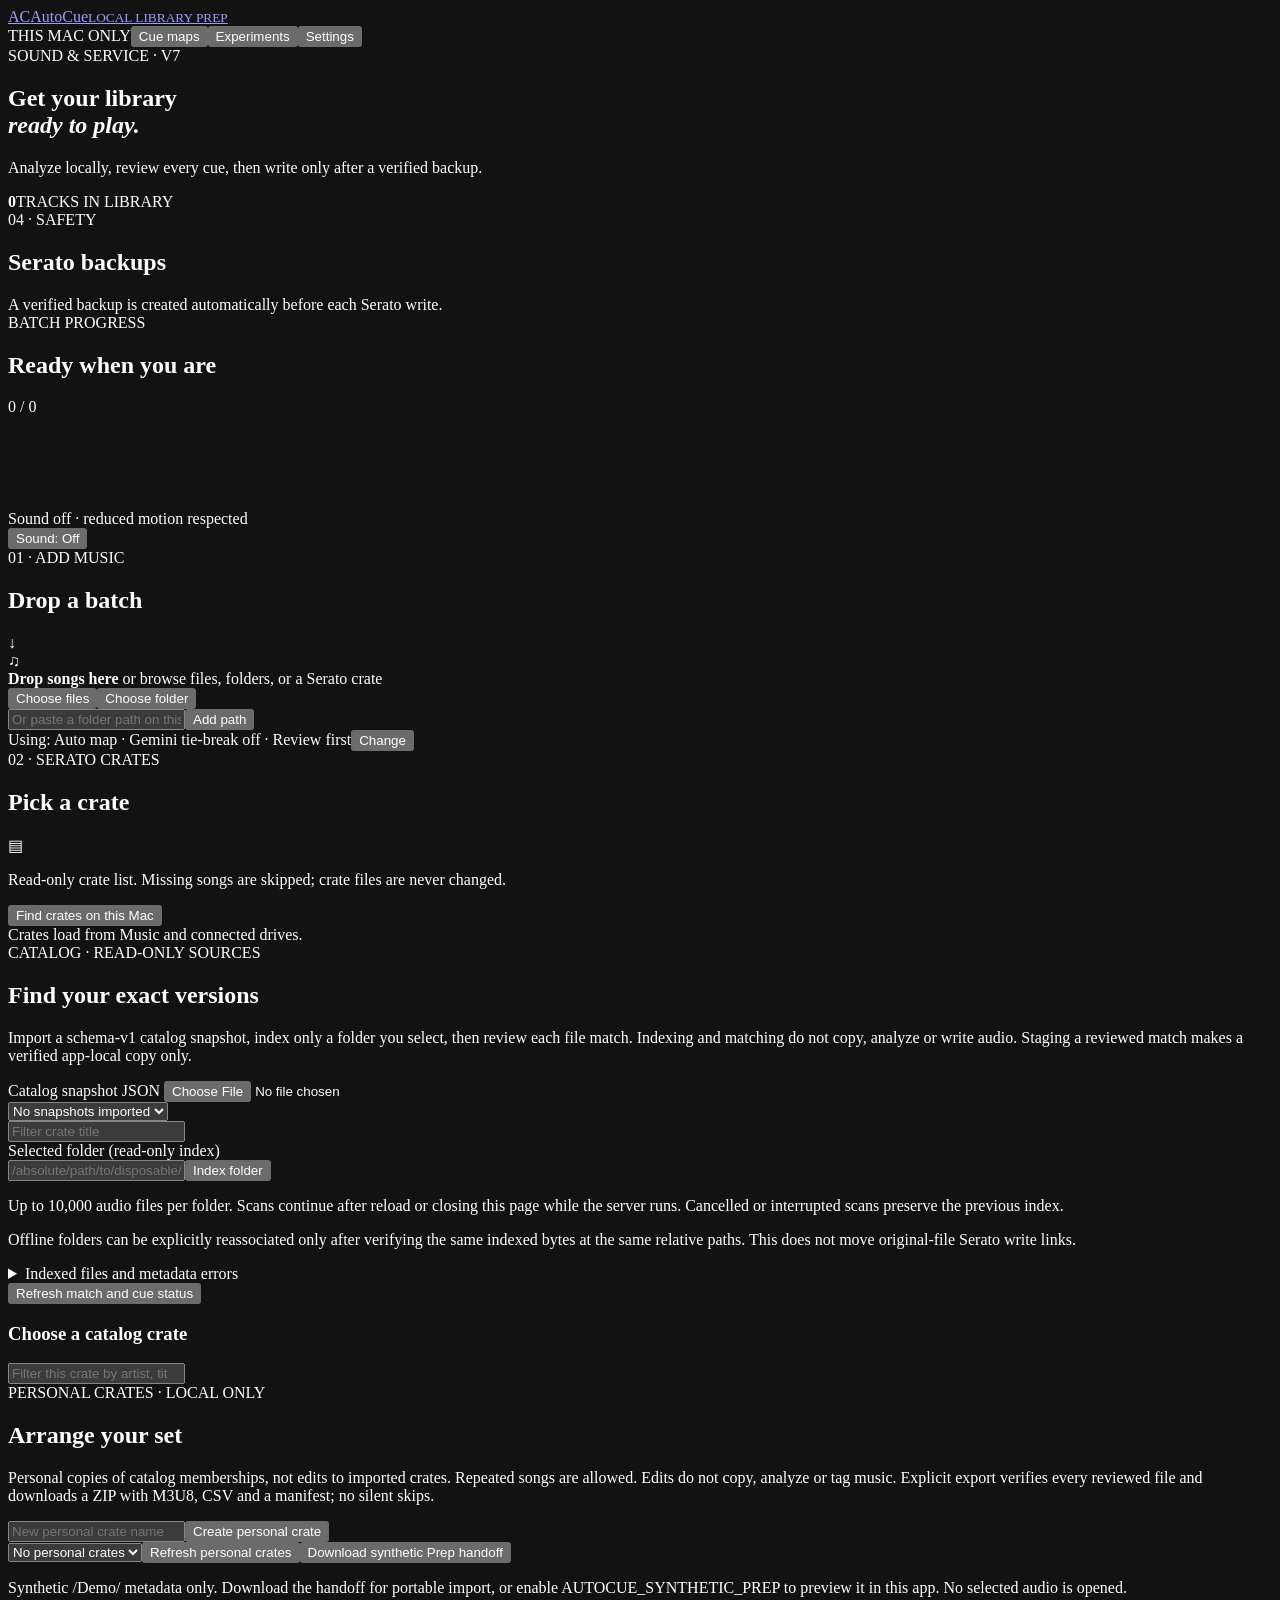
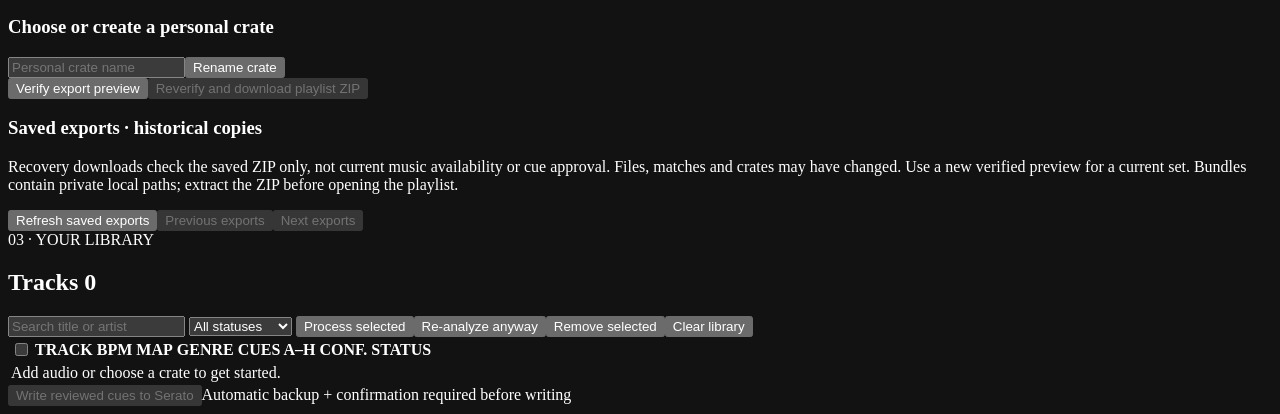
==== commit 01dccdf0: "Connect synthetic set intake, source scopes and phase planning Mount the shared Prep/Live workspace " ====
--- a/web/index.html
+++ b/web/index.html
@@ -110,7 +110,9 @@
       <div class="library-head"><div><span class="eyebrow">PERSONAL CRATES · LOCAL ONLY</span><h2>Arrange your set</h2></div></div>
       <p class="muted">Personal copies of catalog memberships, not edits to imported crates. Repeated songs are allowed. Edits do not copy, analyze or tag music. Explicit export verifies every reviewed file and downloads a ZIP with M3U8, CSV and a manifest; no silent skips.</p>
       <div class="path-row"><input id="personal-new-name" aria-label="New personal crate name" placeholder="New personal crate name"><button id="personal-create" class="button secondary">Create personal crate</button></div>
-      <div class="path-row"><select id="personal-select" aria-label="Personal crate"><option value="">No personal crates</option></select><button id="personal-refresh" class="quiet">Refresh personal crates</button></div>
+      <div class="path-row"><select id="personal-select" aria-label="Personal crate"><option value="">No personal crates</option></select><button id="personal-refresh" class="quiet">Refresh personal crates</button><button id="personal-prep" class="quiet">Download synthetic Prep handoff</button></div>
+      <p class="muted">Synthetic /Demo/ metadata only. Download the handoff for portable import, or enable AUTOCUE_SYNTHETIC_PREP to preview it in this app. No selected audio is opened.</p>
+      <a id="personal-open-prep" class="button secondary" href="/setlist/" hidden>Preview selected personal set in Prep</a>
       <div id="personal-status" class="notice" role="status" aria-live="polite"></div>
       <div id="personal-pending" class="catalog-pending" hidden>
         <strong>Unacknowledged personal crate change retained on this browser.</strong>
